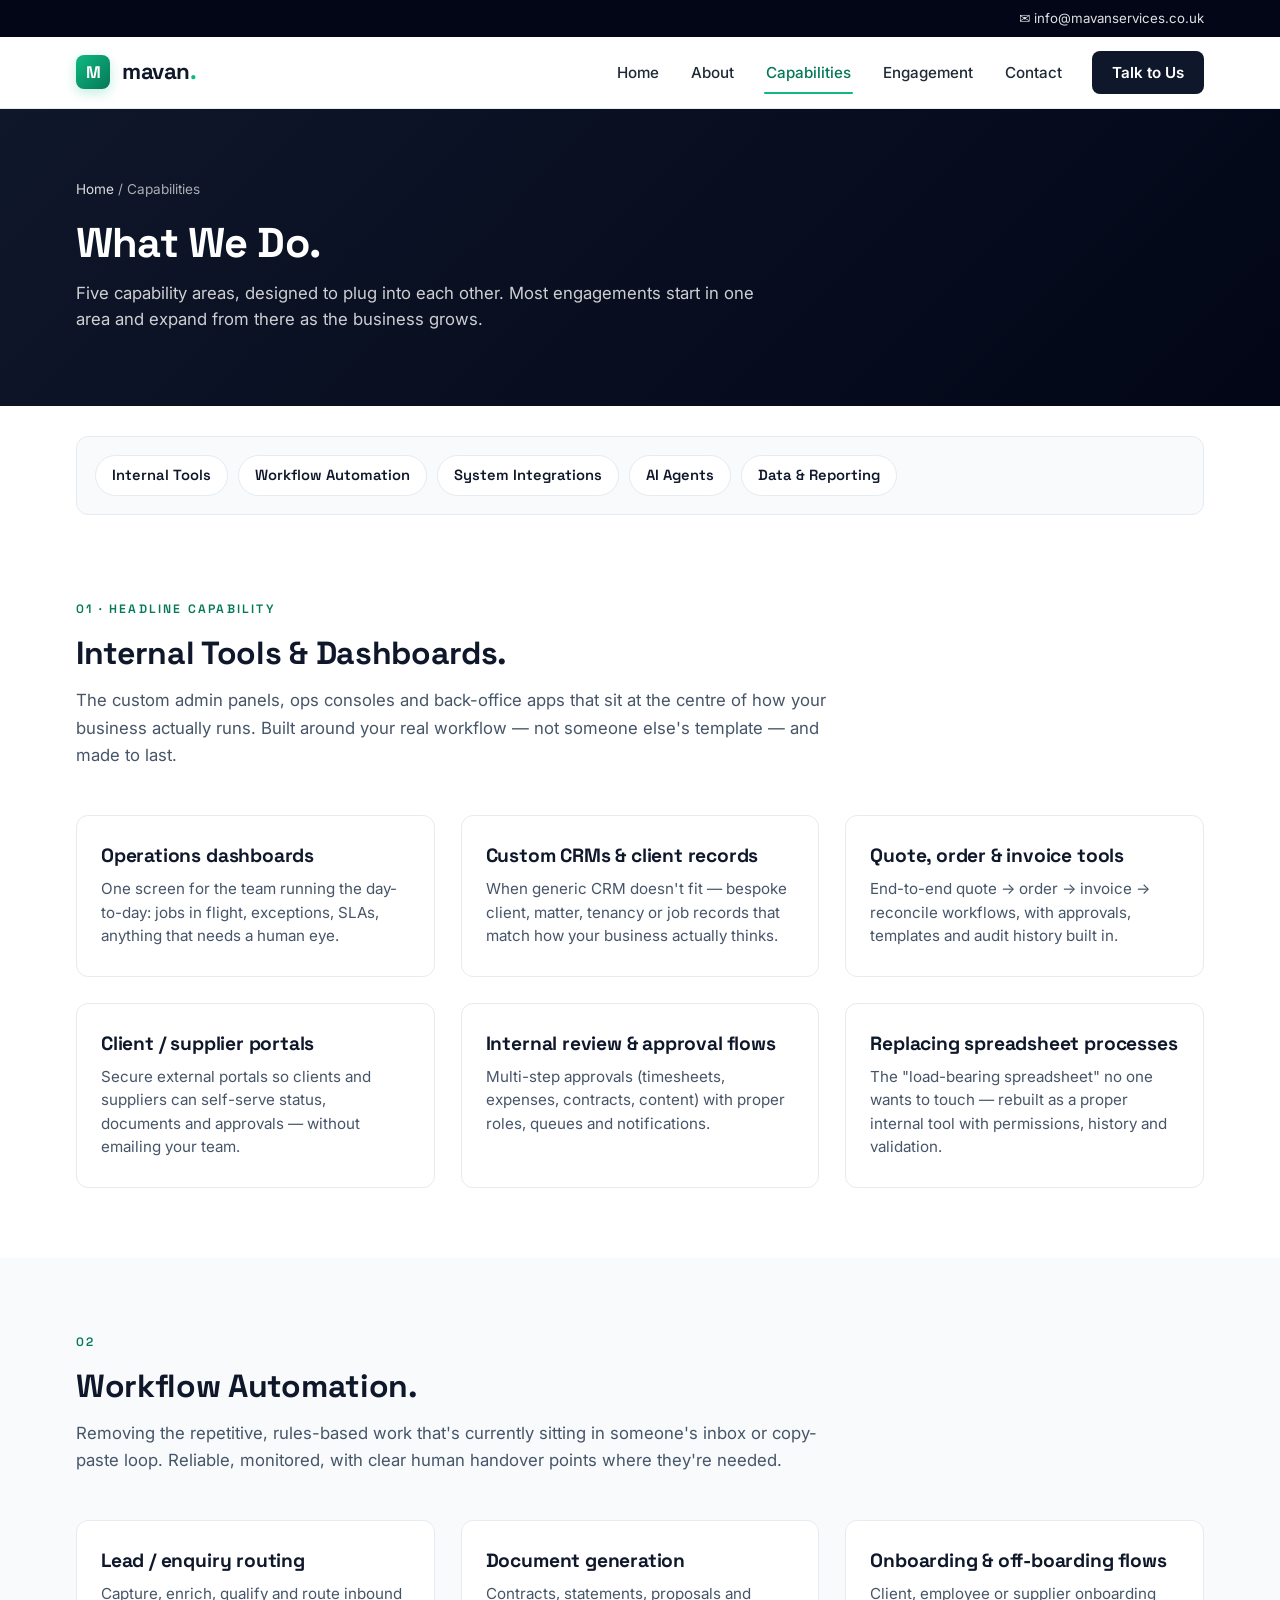
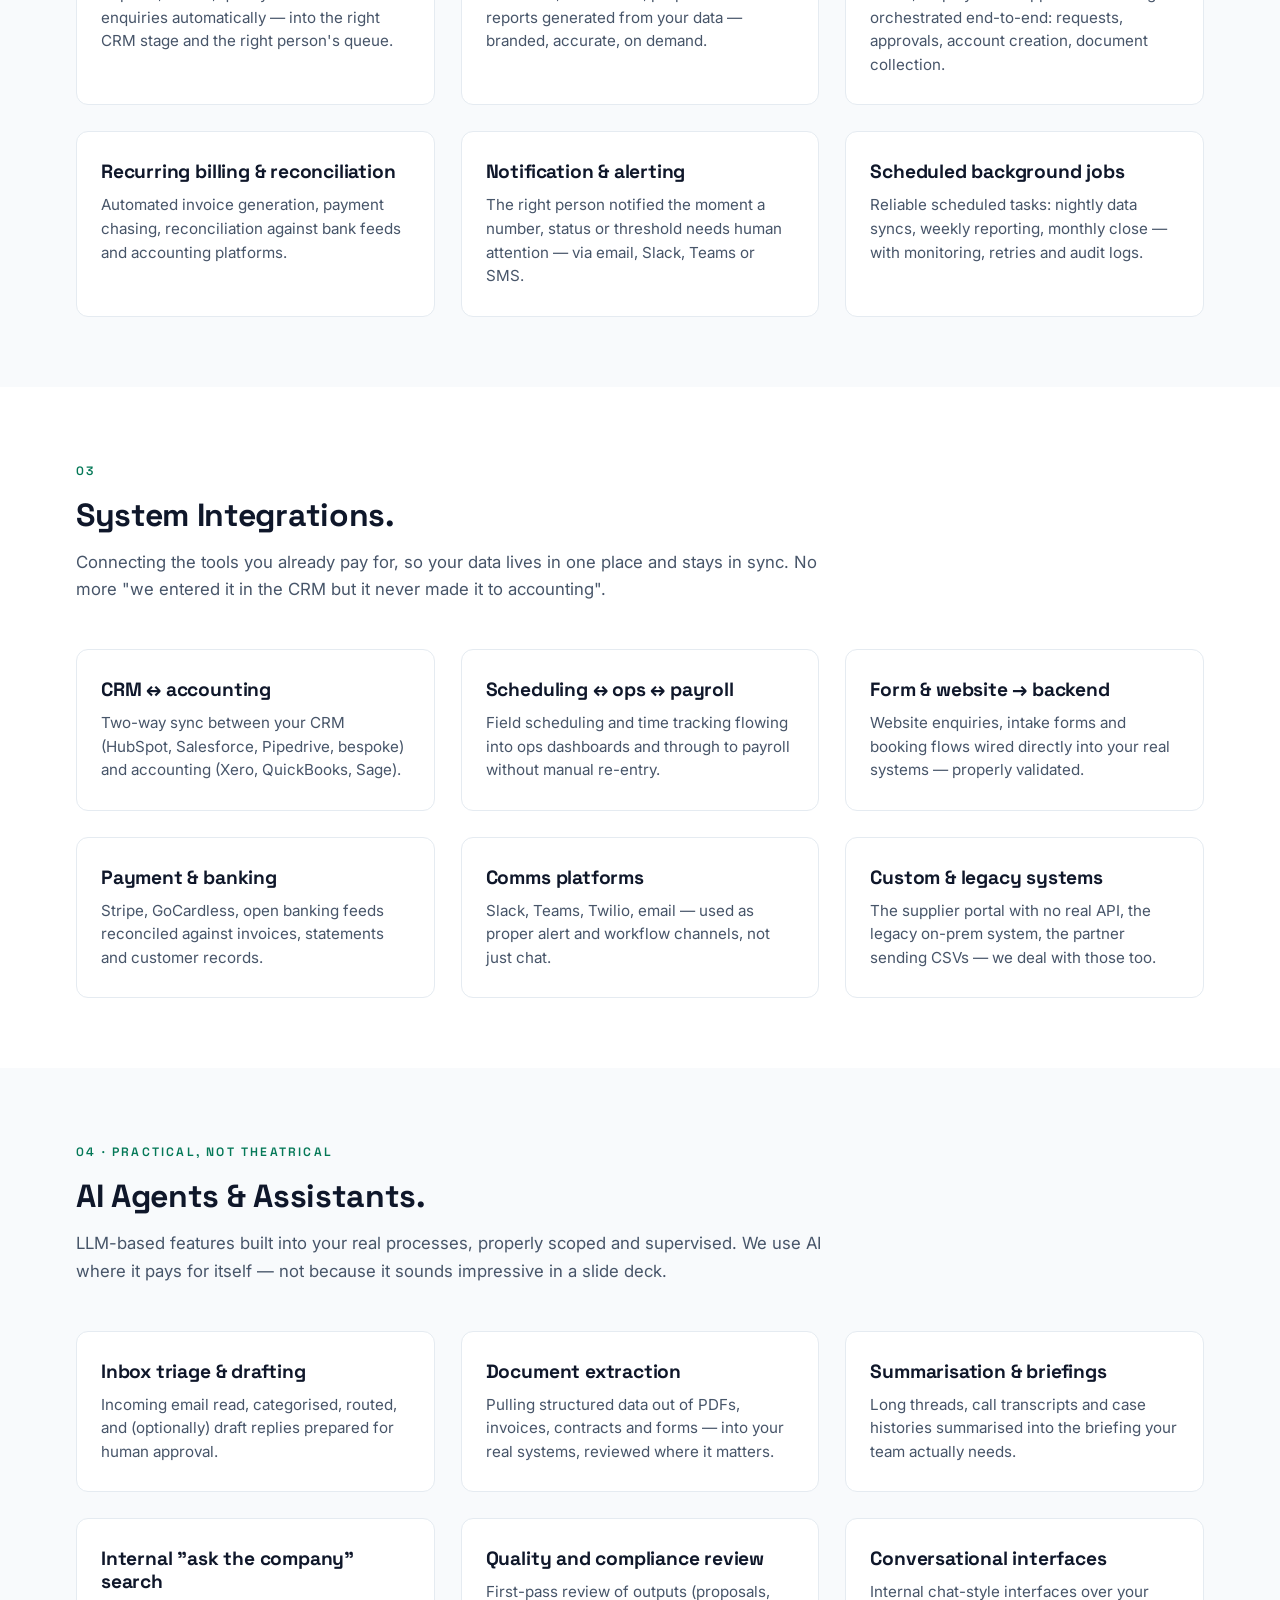
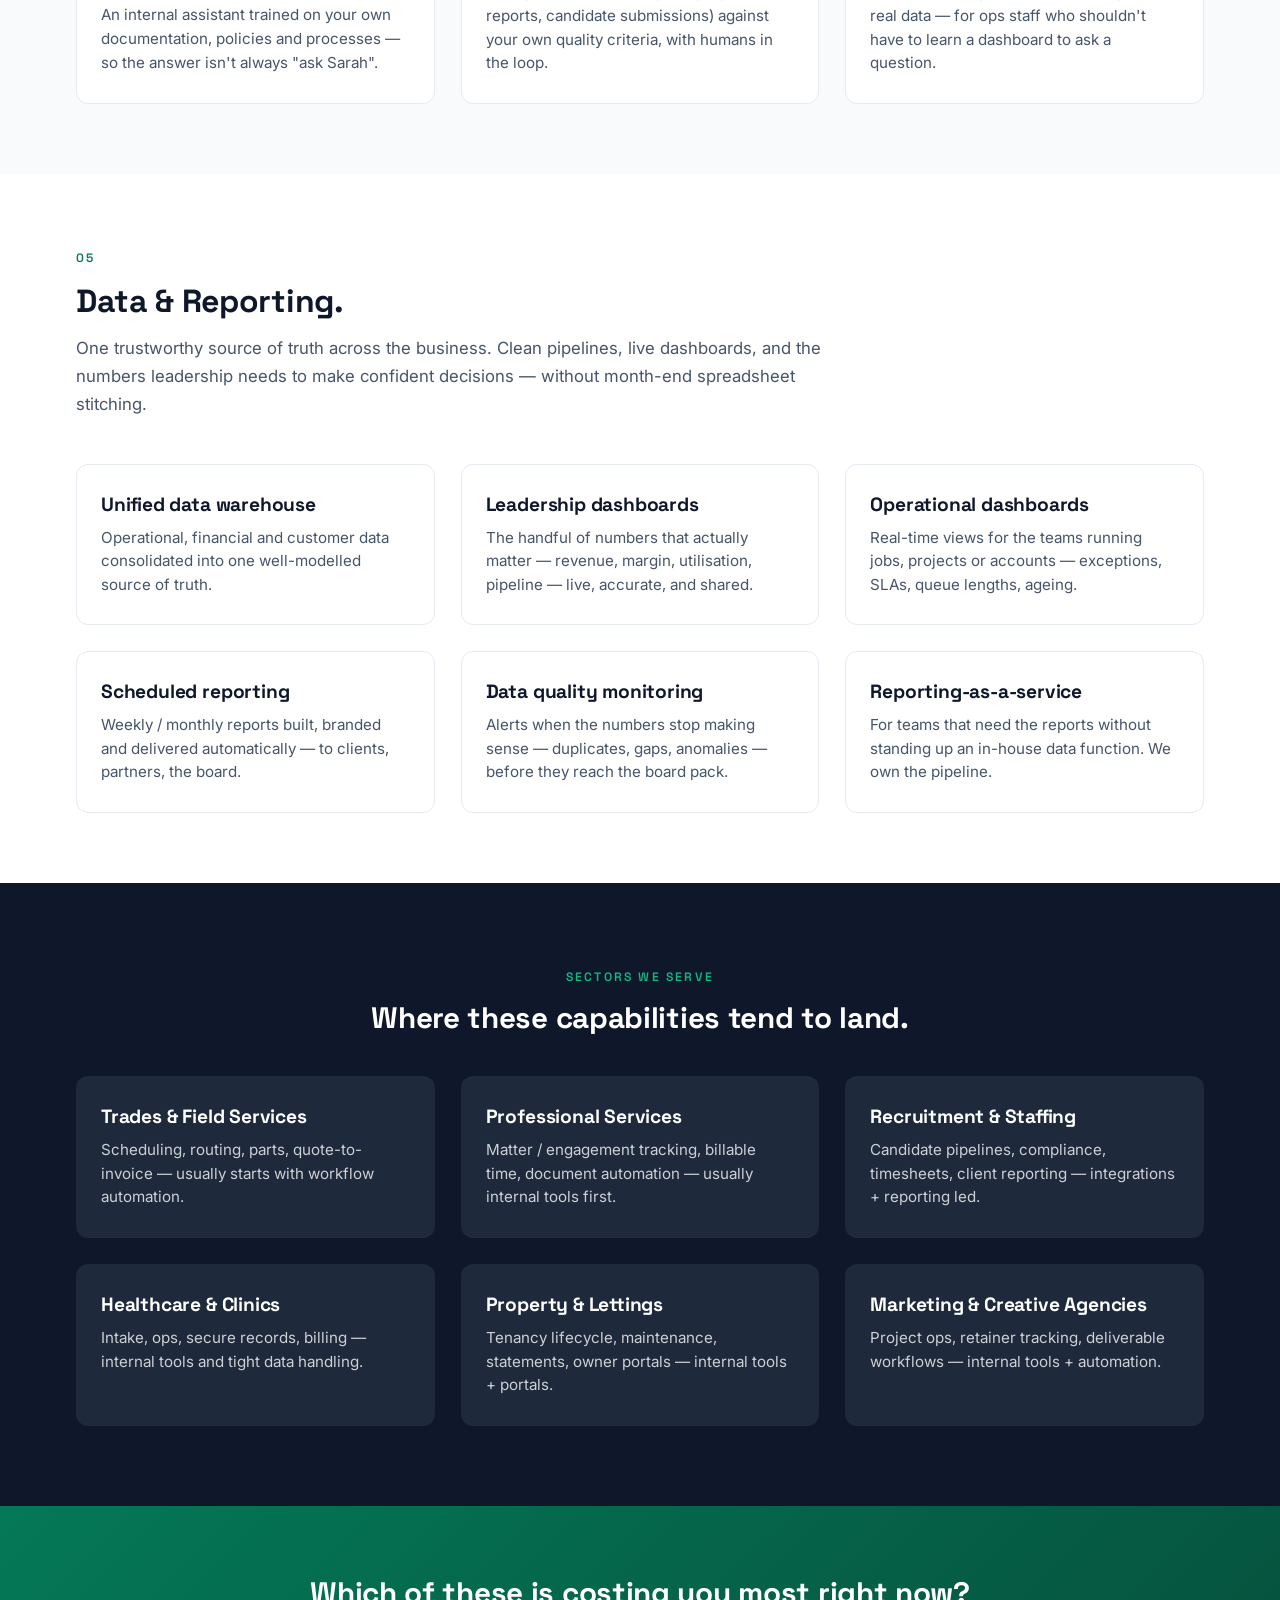
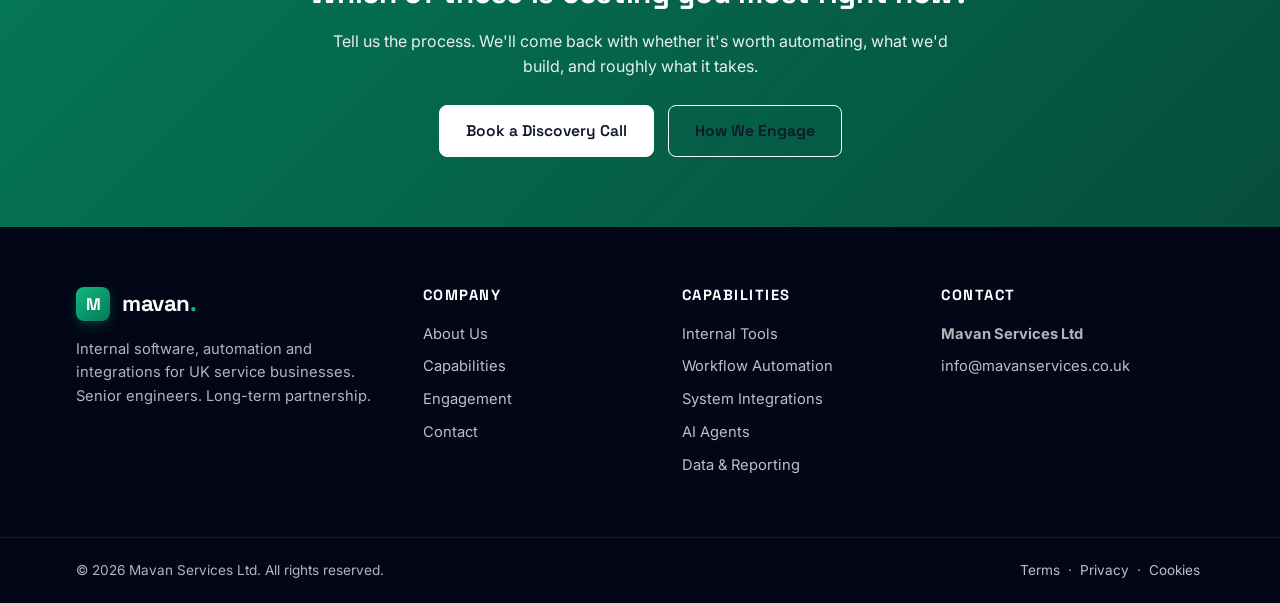
==== solutions.html @ c2dd9b24 "Initial commit - full static site" ====
<!DOCTYPE html>
<html lang="en">
<head>
  <meta charset="UTF-8">
  <meta name="viewport" content="width=device-width, initial-scale=1.0">
  <title>Capabilities — Mavan Services</title>
  <meta name="description" content="Internal tools, workflow automation, system integrations, AI agents and data reporting — five capability areas under one UK partner.">
  <link rel="icon" type="image/svg+xml" href="images/favicon.svg">
  <link rel="preconnect" href="https://fonts.googleapis.com">
  <link rel="preconnect" href="https://fonts.gstatic.com" crossorigin>
  <link href="https://fonts.googleapis.com/css2?family=Space+Grotesk:wght@500;600;700&family=Inter:wght@400;500;600&display=swap" rel="stylesheet">
  <link rel="stylesheet" href="css/style.css">
</head>
<body>

<div class="topbar">
  <div class="container">
    <div></div>
    <div class="links">
      <span data-mavan="phone"></span>
      <a data-mavan-href="email" href="mailto:info@mavanservices.co.uk">✉ <span data-mavan="email">info@mavanservices.co.uk</span></a>
    </div>
  </div>
</div>

<header class="site-header">
  <div class="container">
    <a href="index.html" class="brand">
      <span class="brand-mark">M</span>
      <span class="brand-text">mavan<span class="brand-dot">.</span></span>
    </a>
    <button class="nav-toggle" aria-label="Toggle navigation"><span></span><span></span><span></span></button>
    <nav class="main-nav">
      <a href="index.html">Home</a>
      <a href="about.html">About</a>
      <a href="solutions.html" class="active">Capabilities</a>
      <a href="pricing.html">Engagement</a>
      <a href="contact.html">Contact</a>
      <a href="contact.html" class="nav-cta">Talk to Us</a>
    </nav>
  </div>
</header>

<section class="page-header">
  <div class="container">
    <div class="breadcrumb"><a href="index.html">Home</a> / Capabilities</div>
    <h1>What We Do.</h1>
    <p>Five capability areas, designed to plug into each other. Most engagements start in one area and expand from there as the business grows.</p>
  </div>
</section>

<section style="padding:30px 0 10px;">
  <div class="container">
    <div class="capability-nav">
      <a href="#internal-tools">Internal Tools</a>
      <a href="#automation">Workflow Automation</a>
      <a href="#integrations">System Integrations</a>
      <a href="#ai-assistants">AI Agents</a>
      <a href="#data">Data & Reporting</a>
    </div>
  </div>
</section>

<!-- INTERNAL TOOLS -->
<section class="capability" id="internal-tools">
  <div class="container">
    <div class="capability-intro">
      <span class="eyebrow">01 · Headline capability</span>
      <h2>Internal Tools & Dashboards.</h2>
      <p>The custom admin panels, ops consoles and back-office apps that sit at the centre of how your business actually runs. Built around your real workflow — not someone else's template — and made to last.</p>
    </div>
    <div class="grid grid-3">
      <div class="card"><h3>Operations dashboards</h3><p>One screen for the team running the day-to-day: jobs in flight, exceptions, SLAs, anything that needs a human eye.</p></div>
      <div class="card"><h3>Custom CRMs & client records</h3><p>When generic CRM doesn't fit — bespoke client, matter, tenancy or job records that match how your business actually thinks.</p></div>
      <div class="card"><h3>Quote, order & invoice tools</h3><p>End-to-end quote → order → invoice → reconcile workflows, with approvals, templates and audit history built in.</p></div>
      <div class="card"><h3>Client / supplier portals</h3><p>Secure external portals so clients and suppliers can self-serve status, documents and approvals — without emailing your team.</p></div>
      <div class="card"><h3>Internal review & approval flows</h3><p>Multi-step approvals (timesheets, expenses, contracts, content) with proper roles, queues and notifications.</p></div>
      <div class="card"><h3>Replacing spreadsheet processes</h3><p>The "load-bearing spreadsheet" no one wants to touch — rebuilt as a proper internal tool with permissions, history and validation.</p></div>
    </div>
  </div>
</section>

<!-- AUTOMATION -->
<section class="capability section-soft" id="automation">
  <div class="container">
    <div class="capability-intro">
      <span class="eyebrow">02</span>
      <h2>Workflow Automation.</h2>
      <p>Removing the repetitive, rules-based work that's currently sitting in someone's inbox or copy-paste loop. Reliable, monitored, with clear human handover points where they're needed.</p>
    </div>
    <div class="grid grid-3">
      <div class="card"><h3>Lead / enquiry routing</h3><p>Capture, enrich, qualify and route inbound enquiries automatically — into the right CRM stage and the right person's queue.</p></div>
      <div class="card"><h3>Document generation</h3><p>Contracts, statements, proposals and reports generated from your data — branded, accurate, on demand.</p></div>
      <div class="card"><h3>Onboarding & off-boarding flows</h3><p>Client, employee or supplier onboarding orchestrated end-to-end: requests, approvals, account creation, document collection.</p></div>
      <div class="card"><h3>Recurring billing & reconciliation</h3><p>Automated invoice generation, payment chasing, reconciliation against bank feeds and accounting platforms.</p></div>
      <div class="card"><h3>Notification & alerting</h3><p>The right person notified the moment a number, status or threshold needs human attention — via email, Slack, Teams or SMS.</p></div>
      <div class="card"><h3>Scheduled background jobs</h3><p>Reliable scheduled tasks: nightly data syncs, weekly reporting, monthly close — with monitoring, retries and audit logs.</p></div>
    </div>
  </div>
</section>

<!-- INTEGRATIONS -->
<section class="capability" id="integrations">
  <div class="container">
    <div class="capability-intro">
      <span class="eyebrow">03</span>
      <h2>System Integrations.</h2>
      <p>Connecting the tools you already pay for, so your data lives in one place and stays in sync. No more "we entered it in the CRM but it never made it to accounting".</p>
    </div>
    <div class="grid grid-3">
      <div class="card"><h3>CRM ↔ accounting</h3><p>Two-way sync between your CRM (HubSpot, Salesforce, Pipedrive, bespoke) and accounting (Xero, QuickBooks, Sage).</p></div>
      <div class="card"><h3>Scheduling ↔ ops ↔ payroll</h3><p>Field scheduling and time tracking flowing into ops dashboards and through to payroll without manual re-entry.</p></div>
      <div class="card"><h3>Form & website → backend</h3><p>Website enquiries, intake forms and booking flows wired directly into your real systems — properly validated.</p></div>
      <div class="card"><h3>Payment & banking</h3><p>Stripe, GoCardless, open banking feeds reconciled against invoices, statements and customer records.</p></div>
      <div class="card"><h3>Comms platforms</h3><p>Slack, Teams, Twilio, email — used as proper alert and workflow channels, not just chat.</p></div>
      <div class="card"><h3>Custom & legacy systems</h3><p>The supplier portal with no real API, the legacy on-prem system, the partner sending CSVs — we deal with those too.</p></div>
    </div>
  </div>
</section>

<!-- AI ASSISTANTS -->
<section class="capability section-soft" id="ai-assistants">
  <div class="container">
    <div class="capability-intro">
      <span class="eyebrow">04 · Practical, not theatrical</span>
      <h2>AI Agents & Assistants.</h2>
      <p>LLM-based features built into your real processes, properly scoped and supervised. We use AI where it pays for itself — not because it sounds impressive in a slide deck.</p>
    </div>
    <div class="grid grid-3">
      <div class="card"><h3>Inbox triage & drafting</h3><p>Incoming email read, categorised, routed, and (optionally) draft replies prepared for human approval.</p></div>
      <div class="card"><h3>Document extraction</h3><p>Pulling structured data out of PDFs, invoices, contracts and forms — into your real systems, reviewed where it matters.</p></div>
      <div class="card"><h3>Summarisation & briefings</h3><p>Long threads, call transcripts and case histories summarised into the briefing your team actually needs.</p></div>
      <div class="card"><h3>Internal "ask the company" search</h3><p>An internal assistant trained on your own documentation, policies and processes — so the answer isn't always "ask Sarah".</p></div>
      <div class="card"><h3>Quality and compliance review</h3><p>First-pass review of outputs (proposals, reports, candidate submissions) against your own quality criteria, with humans in the loop.</p></div>
      <div class="card"><h3>Conversational interfaces</h3><p>Internal chat-style interfaces over your real data — for ops staff who shouldn't have to learn a dashboard to ask a question.</p></div>
    </div>
  </div>
</section>

<!-- DATA -->
<section class="capability" id="data">
  <div class="container">
    <div class="capability-intro">
      <span class="eyebrow">05</span>
      <h2>Data & Reporting.</h2>
      <p>One trustworthy source of truth across the business. Clean pipelines, live dashboards, and the numbers leadership needs to make confident decisions — without month-end spreadsheet stitching.</p>
    </div>
    <div class="grid grid-3">
      <div class="card"><h3>Unified data warehouse</h3><p>Operational, financial and customer data consolidated into one well-modelled source of truth.</p></div>
      <div class="card"><h3>Leadership dashboards</h3><p>The handful of numbers that actually matter — revenue, margin, utilisation, pipeline — live, accurate, and shared.</p></div>
      <div class="card"><h3>Operational dashboards</h3><p>Real-time views for the teams running jobs, projects or accounts — exceptions, SLAs, queue lengths, ageing.</p></div>
      <div class="card"><h3>Scheduled reporting</h3><p>Weekly / monthly reports built, branded and delivered automatically — to clients, partners, the board.</p></div>
      <div class="card"><h3>Data quality monitoring</h3><p>Alerts when the numbers stop making sense — duplicates, gaps, anomalies — before they reach the board pack.</p></div>
      <div class="card"><h3>Reporting-as-a-service</h3><p>For teams that need the reports without standing up an in-house data function. We own the pipeline.</p></div>
    </div>
  </div>
</section>

<!-- sectors recap -->
<section class="section-dark">
  <div class="container">
    <div style="text-align:center;">
      <span class="eyebrow">Sectors we serve</span>
      <h2 class="section-title">Where these capabilities tend to land.</h2>
    </div>
    <div class="grid grid-3" style="margin-top:40px;">
      <div class="card" style="background:var(--slate-mid);border-color:transparent;"><h3 style="color:#fff;">Trades & Field Services</h3><p style="color:rgba(255,255,255,0.78);">Scheduling, routing, parts, quote-to-invoice — usually starts with workflow automation.</p></div>
      <div class="card" style="background:var(--slate-mid);border-color:transparent;"><h3 style="color:#fff;">Professional Services</h3><p style="color:rgba(255,255,255,0.78);">Matter / engagement tracking, billable time, document automation — usually internal tools first.</p></div>
      <div class="card" style="background:var(--slate-mid);border-color:transparent;"><h3 style="color:#fff;">Recruitment & Staffing</h3><p style="color:rgba(255,255,255,0.78);">Candidate pipelines, compliance, timesheets, client reporting — integrations + reporting led.</p></div>
      <div class="card" style="background:var(--slate-mid);border-color:transparent;"><h3 style="color:#fff;">Healthcare & Clinics</h3><p style="color:rgba(255,255,255,0.78);">Intake, ops, secure records, billing — internal tools and tight data handling.</p></div>
      <div class="card" style="background:var(--slate-mid);border-color:transparent;"><h3 style="color:#fff;">Property & Lettings</h3><p style="color:rgba(255,255,255,0.78);">Tenancy lifecycle, maintenance, statements, owner portals — internal tools + portals.</p></div>
      <div class="card" style="background:var(--slate-mid);border-color:transparent;"><h3 style="color:#fff;">Marketing & Creative Agencies</h3><p style="color:rgba(255,255,255,0.78);">Project ops, retainer tracking, deliverable workflows — internal tools + automation.</p></div>
    </div>
  </div>
</section>

<section class="cta-banner">
  <div class="container">
    <h2>Which of these is costing you most right now?</h2>
    <p>Tell us the process. We'll come back with whether it's worth automating, what we'd build, and roughly what it takes.</p>
    <div class="actions" style="justify-content:center;">
      <a href="contact.html" class="btn btn-light">Book a Discovery Call</a>
      <a href="pricing.html" class="btn btn-outline" style="color:#fff;border-color:#fff;">How We Engage</a>
    </div>
  </div>
</section>

<footer class="site-footer">
  <div class="container">
    <div class="footer-brand">
      <a href="index.html" class="brand">
        <span class="brand-mark">M</span>
        <span class="brand-text">mavan<span class="brand-dot">.</span></span>
      </a>
      <p>Internal software, automation and integrations for UK service businesses. Senior engineers. Long-term partnership.</p>
    </div>
    <div>
      <h4>Company</h4>
      <ul>
        <li><a href="about.html">About Us</a></li>
        <li><a href="solutions.html">Capabilities</a></li>
        <li><a href="pricing.html">Engagement</a></li>
        <li><a href="contact.html">Contact</a></li>
      </ul>
    </div>
    <div>
      <h4>Capabilities</h4>
      <ul>
        <li><a href="solutions.html#internal-tools">Internal Tools</a></li>
        <li><a href="solutions.html#automation">Workflow Automation</a></li>
        <li><a href="solutions.html#integrations">System Integrations</a></li>
        <li><a href="solutions.html#ai-assistants">AI Agents</a></li>
        <li><a href="solutions.html#data">Data & Reporting</a></li>
      </ul>
    </div>
    <div>
      <h4>Contact</h4>
      <ul>
        <li><strong data-mavan="name">Mavan Services Ltd</strong></li>
        <li><span data-mavan="addressBlock"></span></li>
        <li><span data-mavan="phone"></span></li>
        <li><a data-mavan-href="email" href="mailto:info@mavanservices.co.uk"><span data-mavan="email">info@mavanservices.co.uk</span></a></li>
      </ul>
    </div>
  </div>
  <div class="footer-bottom">
    <div class="container">
      <div>© <span id="year"></span> Mavan Services Ltd. All rights reserved.</div>
      <div><a href="terms.html">Terms</a> · <a href="privacy.html">Privacy</a> · <a href="privacy.html#cookies">Cookies</a></div>
    </div>
  </div>
</footer>

<script src="js/site.js"></script>
</body>
</html>
---- css/style.css ----
/* =========================================================
   Mavan Services — site stylesheet
   Palette: deep slate + emerald accent
   ========================================================= */

/* ---------- Reset & base ---------- */
*, *::before, *::after { box-sizing: border-box; }
html { scroll-behavior: smooth; -webkit-text-size-adjust: 100%; }
body {
  margin: 0;
  font-family: 'Inter', system-ui, -apple-system, Segoe UI, Roboto, sans-serif;
  color: var(--ink);
  background: #fff;
  line-height: 1.55;
  -webkit-font-smoothing: antialiased;
}
img { max-width: 100%; display: block; }
a { color: var(--emerald-dark); text-decoration: none; }
a:hover { text-decoration: underline; }
h1, h2, h3, h4 {
  font-family: 'Space Grotesk', 'Inter', sans-serif;
  font-weight: 700;
  color: var(--slate);
  letter-spacing: -0.01em;
  line-height: 1.2;
  margin: 0 0 18px;
}
h1 { font-size: 2.6rem; letter-spacing: -0.02em; }
h2 { font-size: 1.85rem; }
h3 { font-size: 1.2rem; }
p { margin: 0 0 14px; }

/* ---------- Theme variables ---------- */
:root {
  --slate:        #0F172A;
  --slate-mid:    #1E293B;
  --slate-deep:   #020617;
  --slate-light:  #F1F5F9;
  --emerald:      #10B981;
  --emerald-dark: #047857;
  --emerald-deep: #064E3B;
  --ink:          #1F2937;
  --grey-700:     #475569;
  --grey-500:     #94A3B8;
  --grey-200:     #E2E8F0;
  --bg-soft:      #F8FAFC;
  --line:         #E5EBF1;
  --radius:       12px;
  --radius-sm:    8px;
  --max-w:        1180px;
  --shadow-sm:    0 1px 2px rgba(15,23,42,0.06), 0 1px 3px rgba(15,23,42,0.04);
  --shadow-md:    0 6px 24px rgba(15,23,42,0.08);
}

/* ---------- Layout helpers ---------- */
.container { max-width: var(--max-w); margin: 0 auto; padding: 0 26px; }
.container-narrow { max-width: 780px; margin: 0 auto; padding: 0 26px; }

/* ---------- Top bar ---------- */
.topbar {
  background: var(--slate-deep);
  color: rgba(255,255,255,0.78);
  font-size: 0.83rem;
  padding: 8px 0;
}
.topbar .container { display: flex; justify-content: space-between; align-items: center; gap: 20px; }
.topbar a { color: rgba(255,255,255,0.88); }
.topbar a:hover { color: #fff; text-decoration: none; }
.topbar .links { display: flex; gap: 22px; align-items: center; }
.topbar .links span:empty,
.topbar .links a:empty { display: none; }

/* ---------- Site header ---------- */
.site-header {
  background: #fff;
  border-bottom: 1px solid var(--line);
  position: sticky; top: 0; z-index: 50;
}
.site-header .container { display: flex; align-items: center; justify-content: space-between; padding-top: 14px; padding-bottom: 14px; }
.brand { display: inline-flex; align-items: center; gap: 12px; text-decoration: none; }
.brand:hover { text-decoration: none; }
.brand-mark {
  width: 34px; height: 34px;
  background: linear-gradient(135deg, var(--emerald) 0%, var(--emerald-dark) 100%);
  border-radius: 8px;
  position: relative;
  display: inline-flex; align-items: center; justify-content: center;
  color: #fff; font-family: 'Space Grotesk', sans-serif; font-weight: 700; font-size: 1.05rem;
  box-shadow: 0 4px 12px rgba(16,185,129,0.25);
}
.brand-text {
  font-family: 'Space Grotesk', sans-serif;
  font-weight: 700; font-size: 1.4rem;
  color: var(--slate); letter-spacing: -0.02em;
}
.brand-dot { color: var(--emerald); }

.main-nav { display: flex; gap: 28px; align-items: center; }
.main-nav a {
  color: var(--ink); text-decoration: none;
  font-weight: 500; font-size: 0.95rem;
  padding: 6px 2px; position: relative;
}
.main-nav a:hover { color: var(--emerald-dark); }
.main-nav a.active { color: var(--emerald-dark); }
.main-nav a.active::after {
  content: ""; position: absolute; left: 0; right: 0; bottom: -4px;
  height: 2px; background: var(--emerald); border-radius: 2px;
}
.nav-cta {
  background: var(--slate); color: #fff !important;
  padding: 10px 20px !important; border-radius: var(--radius-sm);
  font-weight: 600 !important;
}
.nav-cta:hover { background: var(--slate-mid); text-decoration: none; }
.nav-cta.active::after { display: none; }

/* nav toggle (mobile) */
.nav-toggle {
  display: none;
  background: none; border: none; cursor: pointer;
  padding: 8px; width: 42px; height: 42px;
}
.nav-toggle span {
  display: block; width: 22px; height: 2px;
  background: var(--slate); margin: 5px auto;
  transition: 0.2s ease-in-out;
}
@media (max-width: 920px) {
  .nav-toggle { display: block; }
  .main-nav {
    display: none; position: absolute; top: 100%; left: 0; right: 0;
    background: #fff; border-bottom: 1px solid var(--line);
    flex-direction: column; padding: 16px 26px; gap: 14px;
    box-shadow: var(--shadow-md);
  }
  .main-nav.open { display: flex; }
  .nav-cta { align-self: flex-start; }
}

/* ---------- Buttons ---------- */
.btn {
  display: inline-block; padding: 13px 26px; border-radius: var(--radius-sm);
  background: var(--emerald); color: #fff !important;
  font-family: 'Space Grotesk', sans-serif; font-weight: 600;
  font-size: 0.97rem; text-decoration: none; border: 1px solid var(--emerald);
  transition: all .15s ease-in-out; cursor: pointer;
}
.btn:hover { background: var(--emerald-dark); border-color: var(--emerald-dark); text-decoration: none; }
.btn-outline { background: transparent; color: var(--slate) !important; border-color: var(--slate); }
.btn-outline:hover { background: var(--slate); color: #fff !important; }
.btn-light { background: #fff; color: var(--slate) !important; border-color: #fff; }
.btn-light:hover { background: var(--slate-light); border-color: var(--slate-light); color: var(--slate) !important; }
.btn-dark { background: var(--slate); border-color: var(--slate); color: #fff !important; }
.btn-dark:hover { background: var(--slate-mid); border-color: var(--slate-mid); }
.actions { display: flex; gap: 14px; flex-wrap: wrap; margin-top: 26px; }

/* ---------- Hero ---------- */
.hero {
  background: linear-gradient(135deg, var(--slate) 0%, var(--slate-deep) 100%);
  color: #fff;
  padding: 90px 0 110px;
  position: relative; overflow: hidden;
}
.hero::before {
  content: ""; position: absolute; top: -100px; right: -100px;
  width: 500px; height: 500px;
  background: radial-gradient(circle, rgba(16,185,129,0.15) 0%, transparent 70%);
  pointer-events: none;
}
.hero::after {
  content: ""; position: absolute; bottom: -150px; left: -150px;
  width: 400px; height: 400px;
  background: radial-gradient(circle, rgba(16,185,129,0.08) 0%, transparent 70%);
  pointer-events: none;
}
.hero .container { position: relative; z-index: 1; max-width: 900px; }
.hero h1 { color: #fff; font-size: 3.2rem; margin-bottom: 22px; }
.hero .lead { font-size: 1.2rem; color: rgba(255,255,255,0.85); max-width: 720px; line-height: 1.6; }
.hero .eyebrow { color: var(--emerald); }

/* ---------- Sections ---------- */
section { padding: 80px 0; }
.section-soft { background: var(--bg-soft); }
.section-dark { background: var(--slate); color: #fff; }
.section-dark h1, .section-dark h2, .section-dark h3 { color: #fff; }
.section-title { text-align: center; margin-bottom: 14px; }
.section-sub { text-align: center; color: var(--grey-700); max-width: 720px; margin: 0 auto 50px; font-size: 1.05rem; }
.section-dark .section-sub { color: rgba(255,255,255,0.78); }

.eyebrow {
  display: inline-block;
  font-family: 'Space Grotesk', sans-serif;
  font-weight: 600;
  text-transform: uppercase;
  letter-spacing: 2.2px;
  color: var(--emerald-dark);
  font-size: 0.76rem;
  margin-bottom: 14px;
}
.section-dark .eyebrow { color: var(--emerald); }

/* ---------- Capability sections (solutions.html) ---------- */
.capability { padding: 70px 0; scroll-margin-top: 90px; }
.capability-intro { max-width: 760px; margin-bottom: 45px; }
.capability-intro h2 { font-size: 2rem; line-height: 1.25; margin-bottom: 14px; }
.capability-intro p { color: var(--grey-700); font-size: 1.05rem; line-height: 1.65; }
.capability-nav {
  display: flex; flex-wrap: wrap; gap: 10px;
  padding: 18px; background: var(--bg-soft); border-radius: var(--radius);
  border: 1px solid var(--line);
}
.capability-nav a {
  padding: 8px 16px; border-radius: 999px; background: #fff;
  color: var(--slate); font-family: 'Space Grotesk', sans-serif; font-weight: 600;
  font-size: 0.92rem; text-decoration: none; border: 1px solid var(--line);
  transition: all .15s ease-in-out;
}
.capability-nav a:hover { background: var(--emerald); color: #fff; border-color: var(--emerald); }

/* ---------- Grids ---------- */
.grid { display: grid; gap: 26px; }
.grid-3 { grid-template-columns: repeat(3, 1fr); }
.grid-4 { grid-template-columns: repeat(4, 1fr); }
.grid-2 { grid-template-columns: repeat(2, 1fr); }
@media (max-width: 900px) { .grid-3, .grid-4 { grid-template-columns: repeat(2, 1fr); } }
@media (max-width: 600px) { .grid-3, .grid-4, .grid-2 { grid-template-columns: 1fr; } }

/* ---------- Cards ---------- */
.card {
  background: #fff;
  border: 1px solid var(--line);
  border-radius: var(--radius);
  padding: 28px 24px;
  transition: all .2s ease-in-out;
  position: relative;
}
.card::before {
  content: ""; position: absolute; top: 0; left: 0; right: 0;
  height: 3px; background: var(--emerald);
  border-radius: var(--radius) var(--radius) 0 0;
  opacity: 0; transition: opacity .2s ease-in-out;
}
.card:hover { transform: translateY(-3px); box-shadow: var(--shadow-md); border-color: transparent; }
.card:hover::before { opacity: 1; }
.card h3 { color: var(--slate); margin-bottom: 10px; }
.card p { color: var(--grey-700); font-size: 0.95rem; margin: 0; }
.card .icon {
  width: 44px; height: 44px; border-radius: 10px;
  background: rgba(16,185,129,0.1);
  color: var(--emerald-dark);
  display: inline-flex; align-items: center; justify-content: center;
  margin-bottom: 16px;
}
.card .icon svg { width: 24px; height: 24px; }

/* ---------- Stats ---------- */
.stats { display: grid; grid-template-columns: repeat(4, 1fr); gap: 30px; }
.stat .num {
  font-family: 'Space Grotesk', sans-serif;
  font-size: 2.6rem; font-weight: 700; color: var(--emerald);
  line-height: 1;
}
.stat .num span { font-size: 1.4rem; }
.stat .label { color: rgba(255,255,255,0.75); font-size: 0.92rem; margin-top: 8px; }
@media (max-width: 700px) { .stats { grid-template-columns: repeat(2, 1fr); } }

/* ---------- Sector / value cards ---------- */
.sector {
  padding: 22px 22px 22px 26px;
  background: #fff; border-radius: var(--radius);
  border-left: 3px solid var(--emerald);
  border-top: 1px solid var(--line);
  border-right: 1px solid var(--line);
  border-bottom: 1px solid var(--line);
}
.sector h3 { font-size: 1.05rem; margin-bottom: 8px; }
.sector p { color: var(--grey-700); font-size: 0.93rem; margin: 0; }

.value-prop {
  display: flex; gap: 16px; align-items: flex-start;
  padding: 22px; background: #fff; border-radius: var(--radius);
  border: 1px solid var(--line);
}
.value-prop .icon {
  width: 40px; height: 40px; flex-shrink: 0; border-radius: 10px;
  background: var(--slate); color: var(--emerald);
  display: inline-flex; align-items: center; justify-content: center;
  font-family: 'Space Grotesk', sans-serif; font-weight: 700;
}
.value-prop h3 { font-size: 1.05rem; margin-bottom: 6px; }
.value-prop p { font-size: 0.93rem; color: var(--grey-700); margin: 0; }

/* ---------- Testimonial ---------- */
.testimonial {
  background: #fff; border-radius: var(--radius);
  padding: 26px 24px; border-top: 3px solid var(--emerald);
  border-left: 1px solid var(--line);
  border-right: 1px solid var(--line);
  border-bottom: 1px solid var(--line);
}
.testimonial p { font-style: italic; color: var(--slate); margin-bottom: 14px; }
.testimonial .who { font-size: 0.88rem; color: var(--grey-700); }
.testimonial .who strong { color: var(--slate); }

/* ---------- CTA banner ---------- */
.cta-banner {
  background: linear-gradient(135deg, var(--emerald-dark) 0%, var(--emerald-deep) 100%);
  color: #fff; text-align: center; padding: 70px 0;
}
.cta-banner h2 { color: #fff; }
.cta-banner p { color: rgba(255,255,255,0.9); max-width: 620px; margin: 0 auto 24px; }

/* ---------- Page header ---------- */
.page-header {
  background: linear-gradient(135deg, var(--slate) 0%, var(--slate-deep) 100%);
  color: #fff; padding: 70px 0 60px;
}
.page-header h1 { color: #fff; margin-bottom: 12px; }
.page-header p { color: rgba(255,255,255,0.8); max-width: 700px; font-size: 1.05rem; }
.breadcrumb {
  font-size: 0.85rem; color: rgba(255,255,255,0.65);
  margin-bottom: 18px;
}
.breadcrumb a { color: rgba(255,255,255,0.85); }

/* ---------- Pricing cards ---------- */
.pricing-grid { display: grid; grid-template-columns: repeat(3, 1fr); gap: 26px; }
@media (max-width: 900px) { .pricing-grid { grid-template-columns: 1fr; max-width: 480px; margin: 0 auto; } }
.price-card {
  background: #fff; border: 1px solid var(--line); border-radius: var(--radius);
  padding: 32px 26px; position: relative;
  display: flex; flex-direction: column;
}
.price-card h3 { margin-bottom: 10px; }
.price-card > p { color: var(--grey-700); font-size: 0.95rem; margin-bottom: 22px; min-height: 48px; }
.price-card ul { list-style: none; padding: 0; margin: 0 0 24px; flex-grow: 1; }
.price-card li {
  padding: 8px 0 8px 28px; position: relative;
  font-size: 0.94rem; color: var(--ink);
  border-bottom: 1px dashed var(--line);
}
.price-card li::before {
  content: "✓"; position: absolute; left: 0; top: 8px;
  color: var(--emerald); font-weight: 700;
}
.price-card li.no { color: var(--grey-500); }
.price-card li.no::before { content: "—"; color: var(--grey-500); }
.price-card.featured {
  background: var(--slate); color: #fff;
  border-color: var(--slate); transform: scale(1.03);
}
.price-card.featured h3 { color: #fff; }
.price-card.featured > p { color: rgba(255,255,255,0.78); }
.price-card.featured li { color: rgba(255,255,255,0.92); border-bottom-color: rgba(255,255,255,0.12); }
.price-card.featured::after {
  content: "Most Common"; position: absolute; top: -12px; right: 22px;
  background: var(--emerald); color: #fff; font-size: 0.72rem;
  font-weight: 700; padding: 4px 12px; border-radius: 999px;
  text-transform: uppercase; letter-spacing: 1px;
  font-family: 'Space Grotesk', sans-serif;
}

/* ---------- Timeline ---------- */
.timeline {
  position: relative;
  padding-left: 30px;
  border-left: 2px solid var(--emerald);
}
.t-item { position: relative; padding: 0 0 32px 18px; }
.t-item::before {
  content: ""; position: absolute; left: -26px; top: 4px;
  width: 12px; height: 12px; border-radius: 50%;
  background: var(--emerald); border: 3px solid #fff;
  box-shadow: 0 0 0 2px var(--emerald);
}
.t-item h3 { margin-bottom: 6px; font-size: 1.1rem; }
.t-item p { color: var(--grey-700); font-size: 0.95rem; margin: 0; }

/* ---------- Contact rows ---------- */
.contact-row {
  display: flex; gap: 16px; align-items: flex-start;
  padding: 22px 0; border-bottom: 1px solid var(--line);
}
.contact-row:last-child { border-bottom: none; }
.contact-row .icon {
  width: 44px; height: 44px; flex-shrink: 0; border-radius: 10px;
  background: var(--slate); color: var(--emerald);
  display: inline-flex; align-items: center; justify-content: center;
  font-size: 1.1rem;
}
.contact-row strong {
  display: block; font-family: 'Space Grotesk', sans-serif;
  color: var(--slate); margin-bottom: 4px;
}
.contact-row span { color: var(--grey-700); }
.contact-row[hidden] { display: none !important; }

/* ---------- Content grid (about page) ---------- */
.content-grid {
  display: grid; grid-template-columns: 1fr 1fr; gap: 50px; align-items: start;
}
@media (max-width: 900px) { .content-grid { grid-template-columns: 1fr; gap: 30px; } }
.content-grid h2 { margin-bottom: 18px; }
.content-grid p { color: var(--grey-700); font-size: 1rem; }

/* ---------- Legal pages ---------- */
.legal { font-size: 1rem; color: var(--ink); }
.legal h2 {
  margin-top: 40px; padding-top: 24px;
  border-top: 1px solid var(--line);
  font-size: 1.4rem;
}
.legal h3 { margin-top: 24px; font-size: 1.1rem; }
.legal p, .legal li { line-height: 1.7; }
.legal ul { padding-left: 22px; }
.legal table {
  width: 100%; border-collapse: collapse; margin: 14px 0 22px;
  font-size: 0.94rem;
}
.legal th, .legal td {
  border: 1px solid var(--line); padding: 10px 14px;
  text-align: left; vertical-align: top;
}
.legal th { background: var(--bg-soft); font-family: 'Space Grotesk', sans-serif; color: var(--slate); }

/* ---------- Footer ---------- */
.site-footer {
  background: var(--slate-deep); color: rgba(255,255,255,0.7);
  padding: 60px 0 0;
}
.site-footer .container {
  display: grid; grid-template-columns: 1.4fr 1fr 1fr 1.2fr;
  gap: 40px; padding-bottom: 50px;
}
@media (max-width: 900px) { .site-footer .container { grid-template-columns: 1fr 1fr; } }
@media (max-width: 600px) { .site-footer .container { grid-template-columns: 1fr; } }
.site-footer h4 {
  color: #fff; font-size: 0.92rem;
  text-transform: uppercase; letter-spacing: 1.5px;
  margin-bottom: 18px;
}
.site-footer ul { list-style: none; padding: 0; margin: 0; }
.site-footer li { margin-bottom: 10px; font-size: 0.92rem; }
.site-footer li[hidden] { display: none; }
.site-footer a { color: rgba(255,255,255,0.75); }
.site-footer a:hover { color: var(--emerald); text-decoration: none; }
.footer-brand .brand-text { color: #fff; }
.footer-brand p { font-size: 0.92rem; margin: 16px 0 0; line-height: 1.6; max-width: 320px; }
.footer-bottom {
  border-top: 1px solid rgba(255,255,255,0.08);
  padding: 22px 0; font-size: 0.85rem;
}
.footer-bottom .container {
  display: flex; justify-content: space-between; align-items: center;
  padding-top: 0; padding-bottom: 0;
  grid-template-columns: none;
  flex-wrap: wrap; gap: 14px;
}
.footer-bottom a { margin: 0 4px; }

/* ---------- Misc ---------- */
.region-grid {
  display: grid; grid-template-columns: repeat(4, 1fr); gap: 16px;
}
@media (max-width: 800px) { .region-grid { grid-template-columns: repeat(2, 1fr); } }
.region-pill {
  background: rgba(255,255,255,0.06); color: #fff;
  padding: 18px 22px; border-radius: var(--radius);
  font-family: 'Space Grotesk', sans-serif; font-weight: 600;
  text-align: center; border: 1px solid rgba(255,255,255,0.1);
}
.region-pill small { display: block; font-weight: 400; color: rgba(255,255,255,0.65); margin-top: 6px; font-size: 0.78rem; }

details summary::-webkit-details-marker { display: none; }
details summary { list-style: none; }
details summary::before {
  content: "+"; display: inline-block; margin-right: 10px;
  color: var(--emerald); font-weight: 700;
}
details[open] summary::before { content: "−"; }

@media print {
  .topbar, .site-header, .site-footer, .cta-banner, .nav-toggle { display: none !important; }
  body { color: #000; }
  a { color: #000; text-decoration: underline; }
}
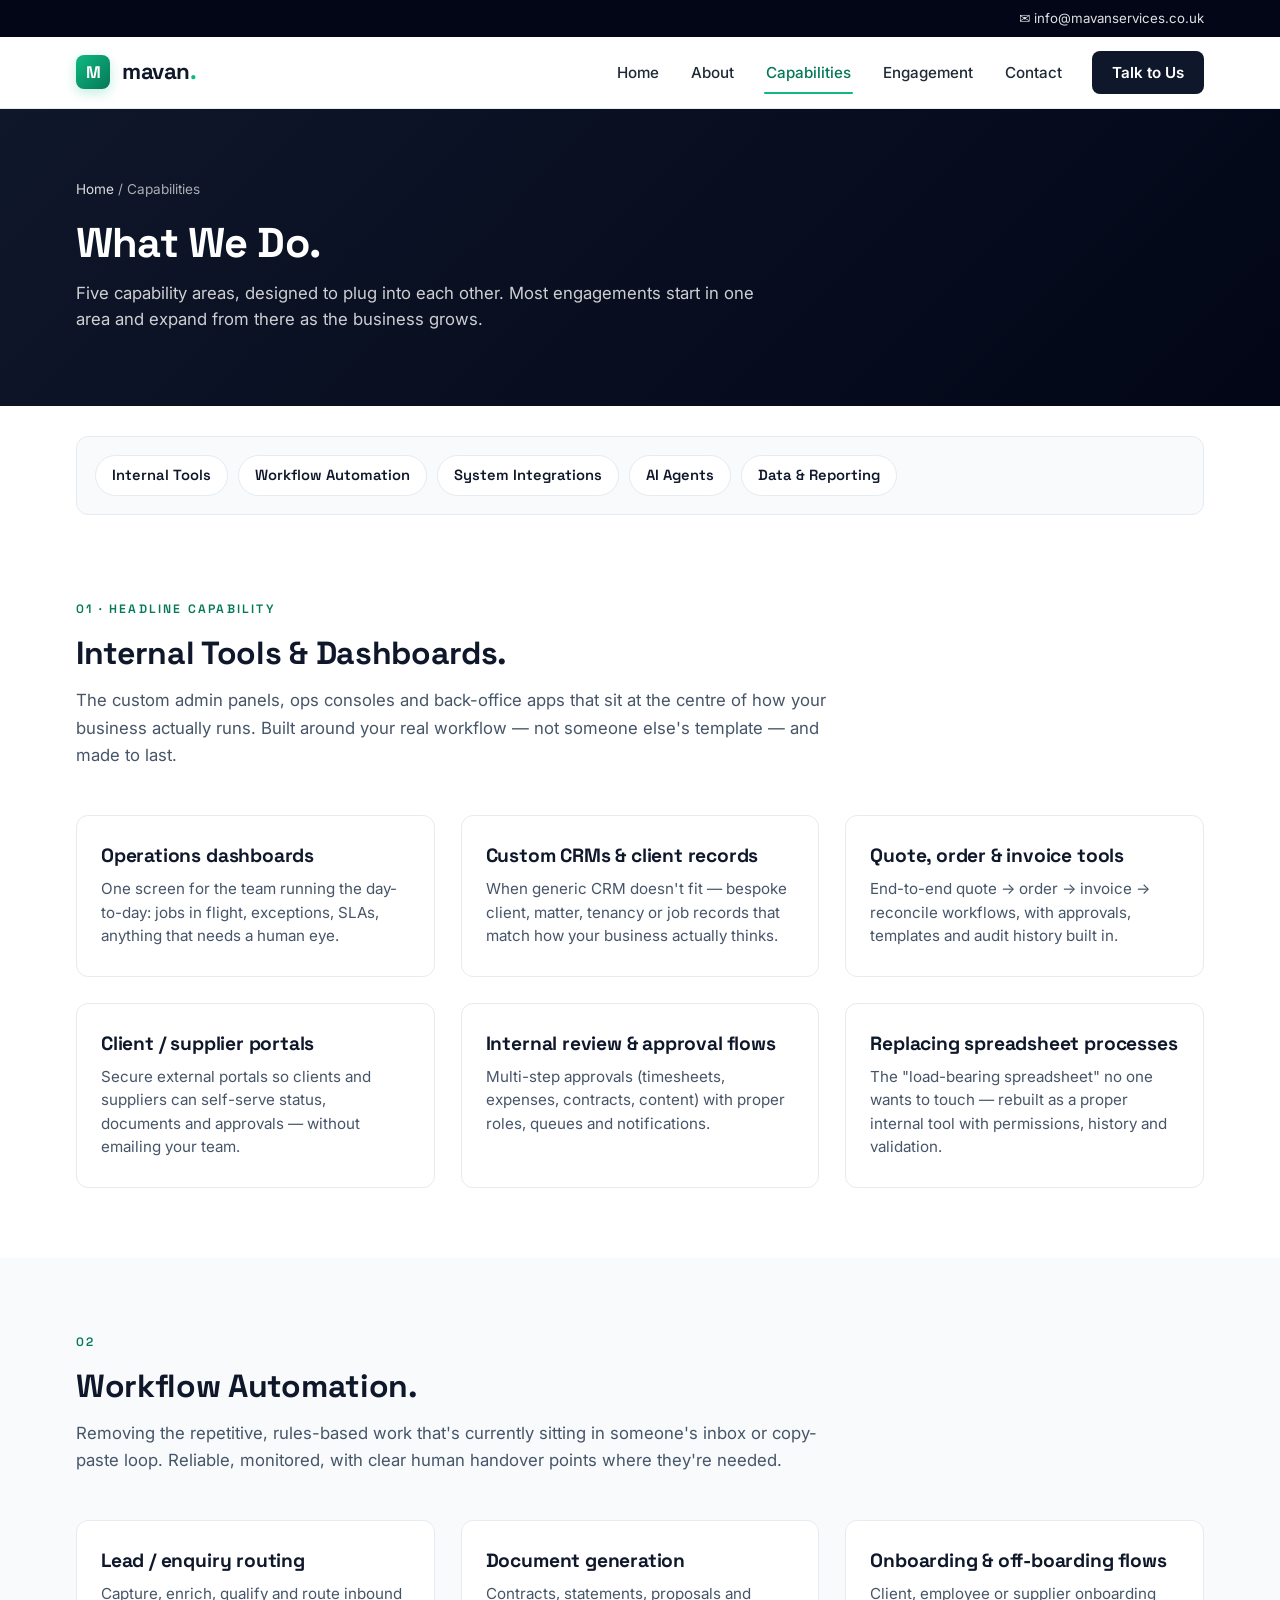
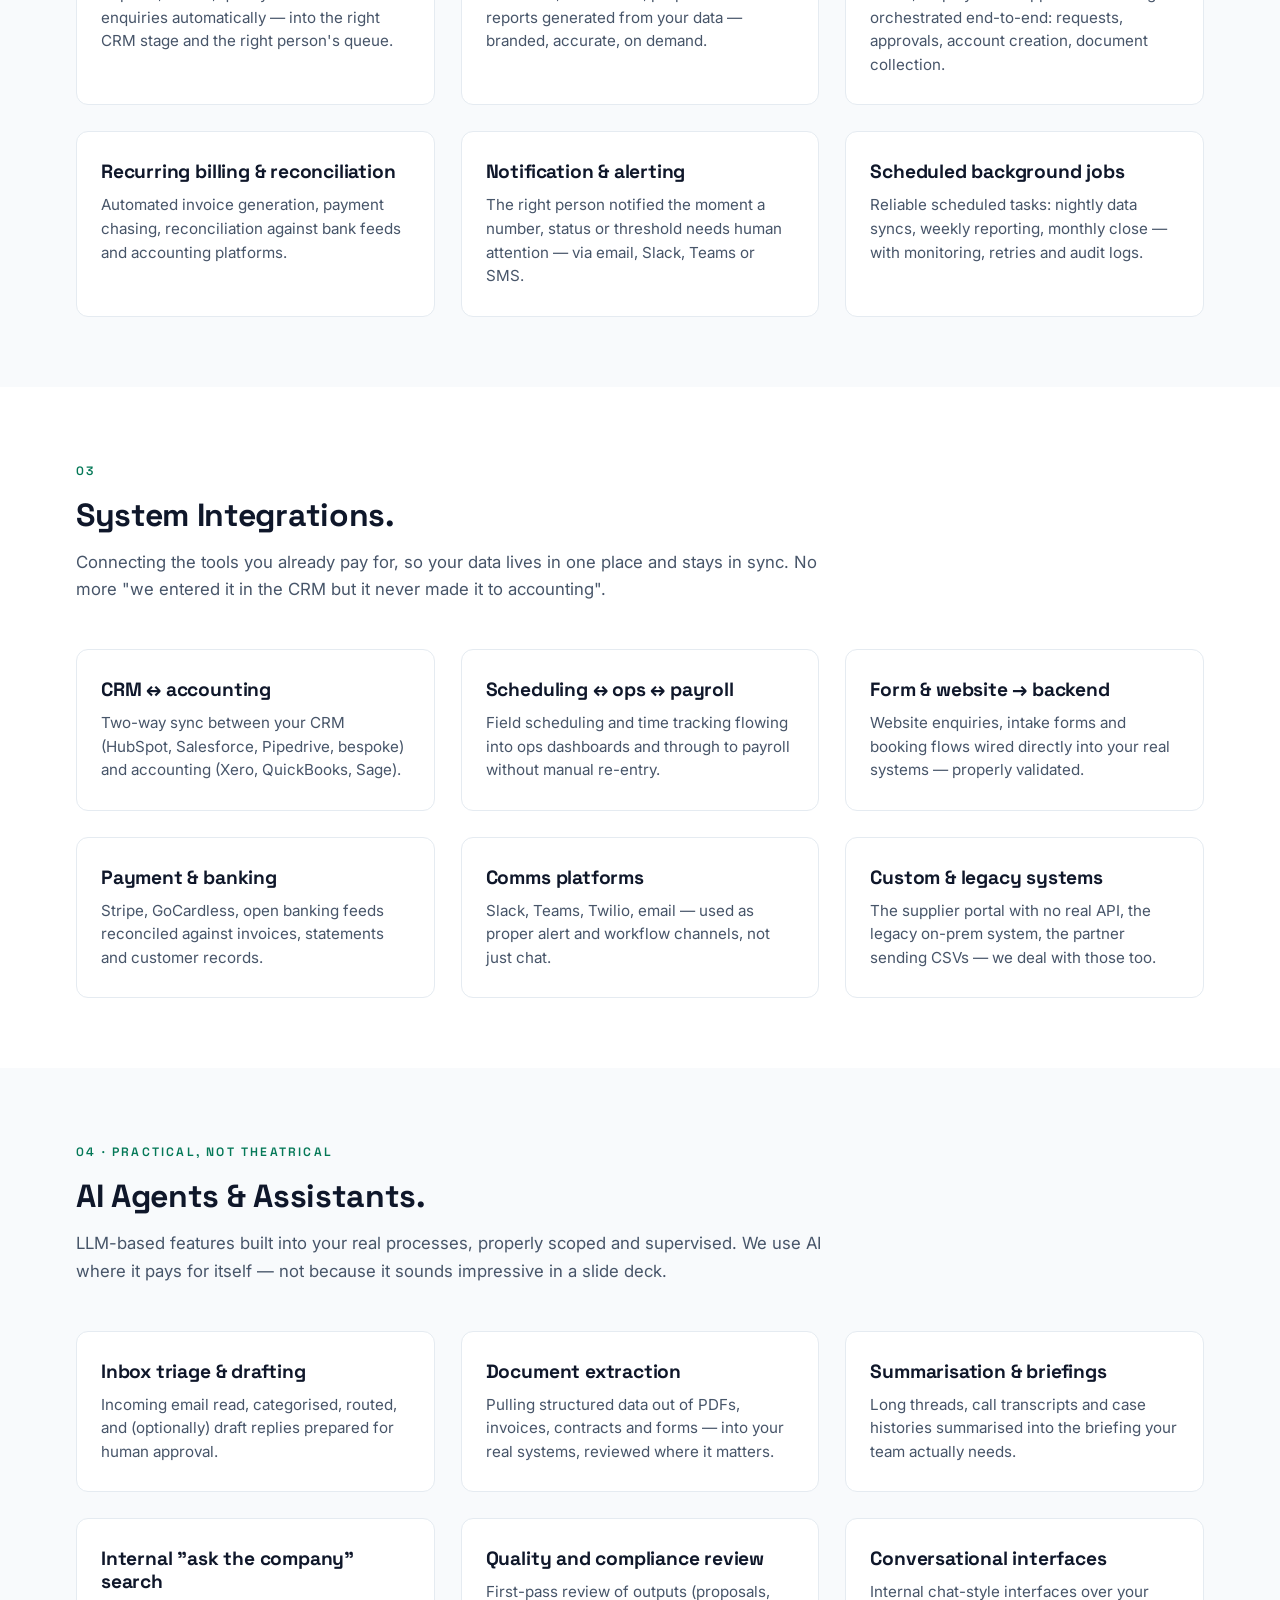
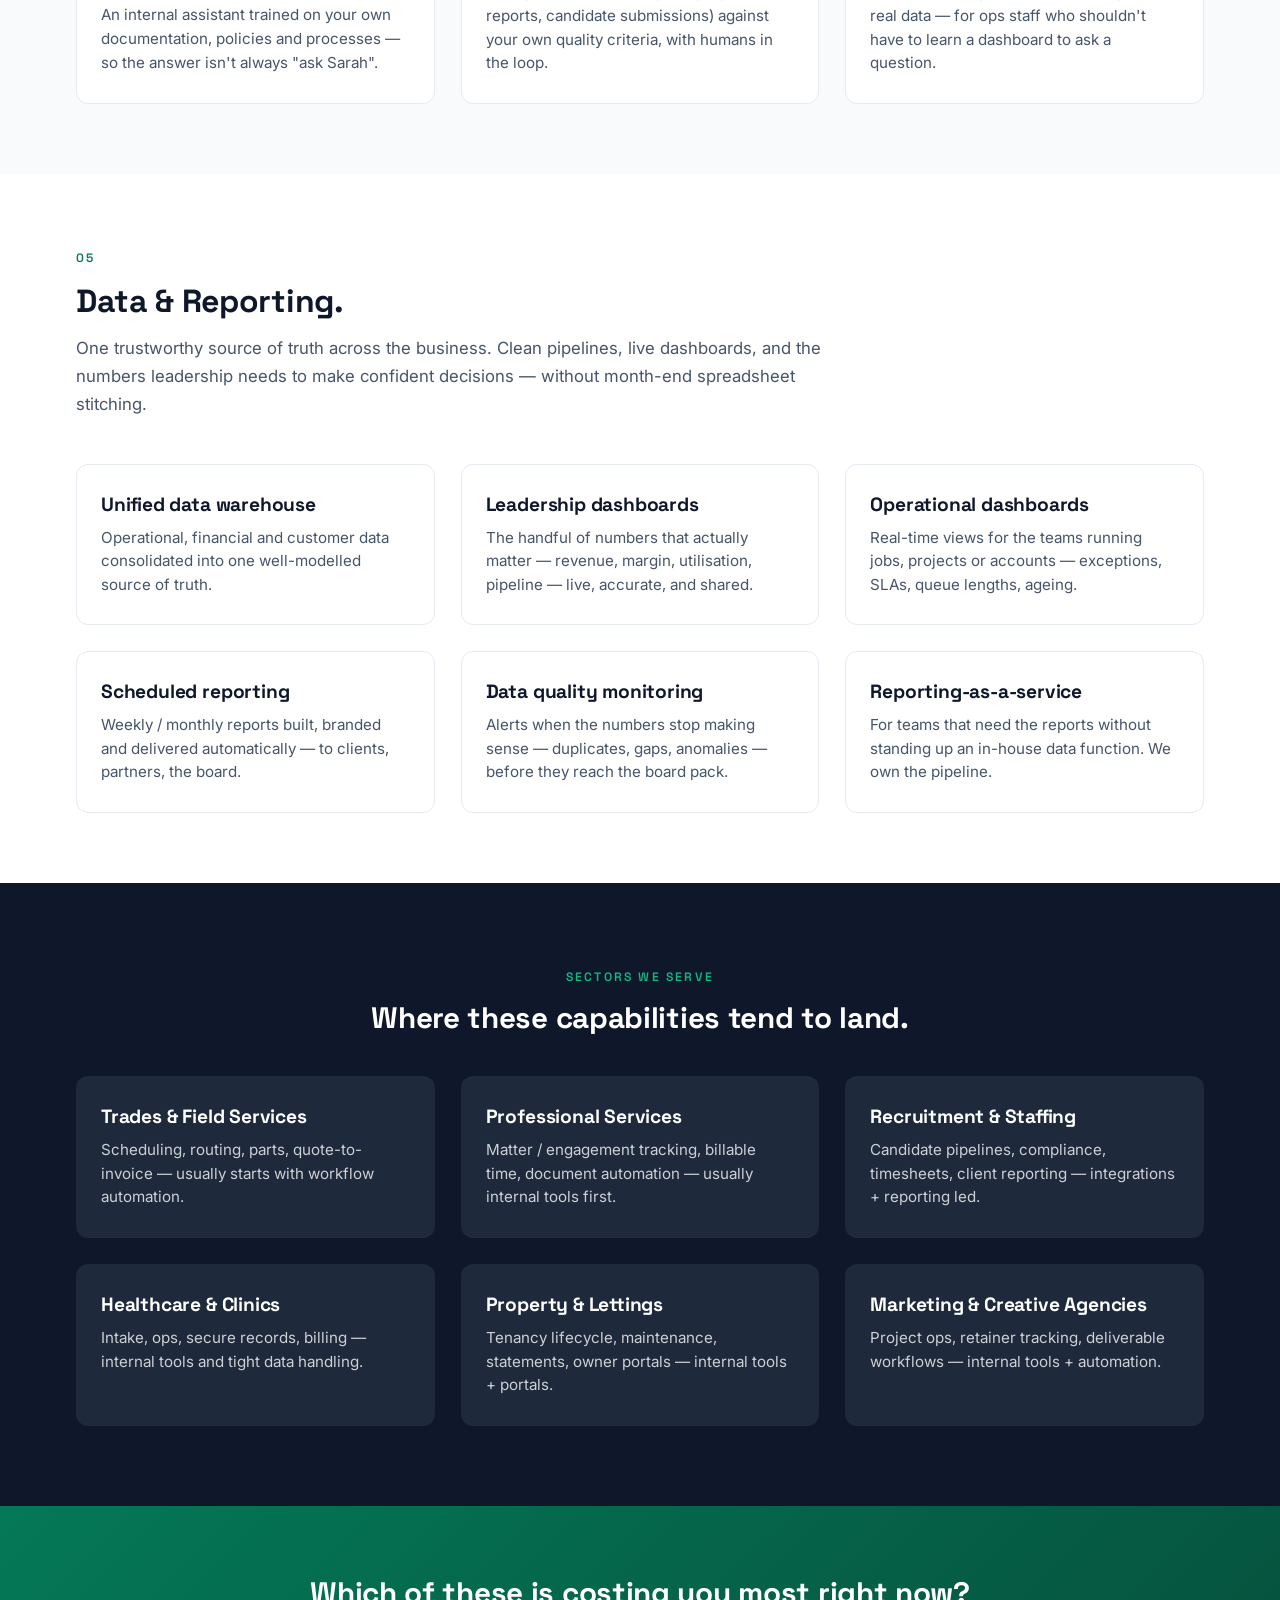
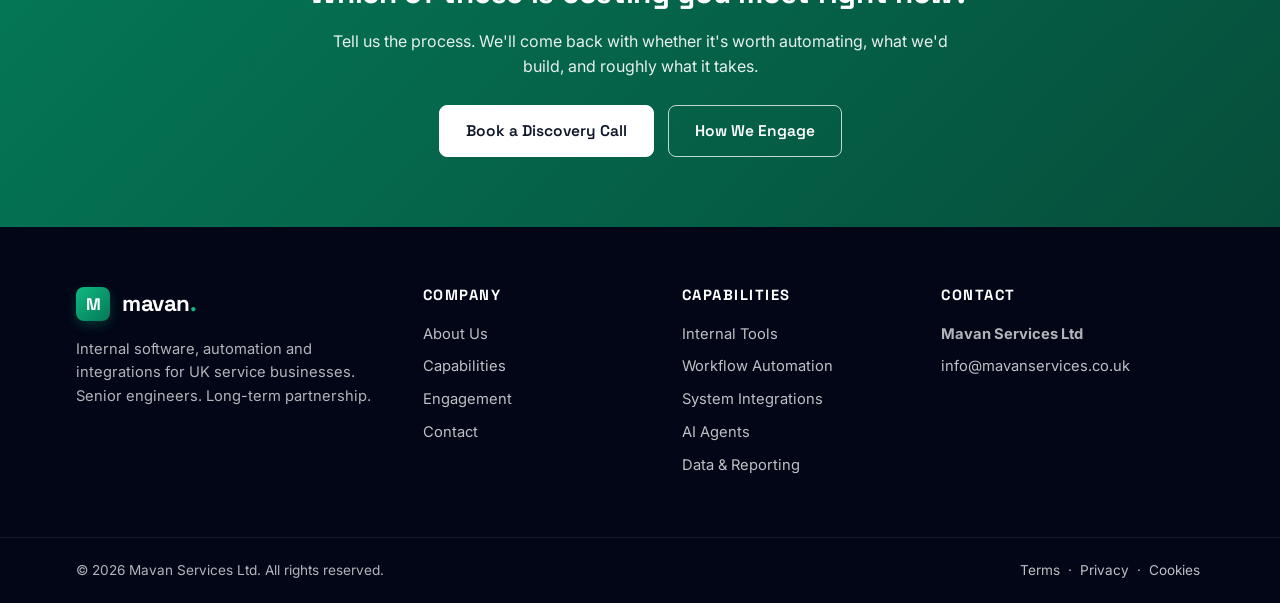
==== commit f1cb7ed8: "Fix secondary button colours on dark backgrounds" ====
--- a/solutions.html
+++ b/solutions.html
@@ -180,7 +180,7 @@
     <p>Tell us the process. We'll come back with whether it's worth automating, what we'd build, and roughly what it takes.</p>
     <div class="actions" style="justify-content:center;">
       <a href="contact.html" class="btn btn-light">Book a Discovery Call</a>
-      <a href="pricing.html" class="btn btn-outline" style="color:#fff;border-color:#fff;">How We Engage</a>
+      <a href="pricing.html" class="btn btn-outline-white">How We Engage</a>
     </div>
   </div>
 </section>
--- a/css/style.css
+++ b/css/style.css
@@ -149,6 +149,8 @@
 .btn:hover { background: var(--emerald-dark); border-color: var(--emerald-dark); text-decoration: none; }
 .btn-outline { background: transparent; color: var(--slate) !important; border-color: var(--slate); }
 .btn-outline:hover { background: var(--slate); color: #fff !important; }
+.btn-outline-white { background: transparent; color: #fff !important; border: 1px solid rgba(255,255,255,0.75); }
+.btn-outline-white:hover { background: rgba(255,255,255,0.15); border-color: #fff; text-decoration: none; }
 .btn-light { background: #fff; color: var(--slate) !important; border-color: #fff; }
 .btn-light:hover { background: var(--slate-light); border-color: var(--slate-light); color: var(--slate) !important; }
 .btn-dark { background: var(--slate); border-color: var(--slate); color: #fff !important; }
